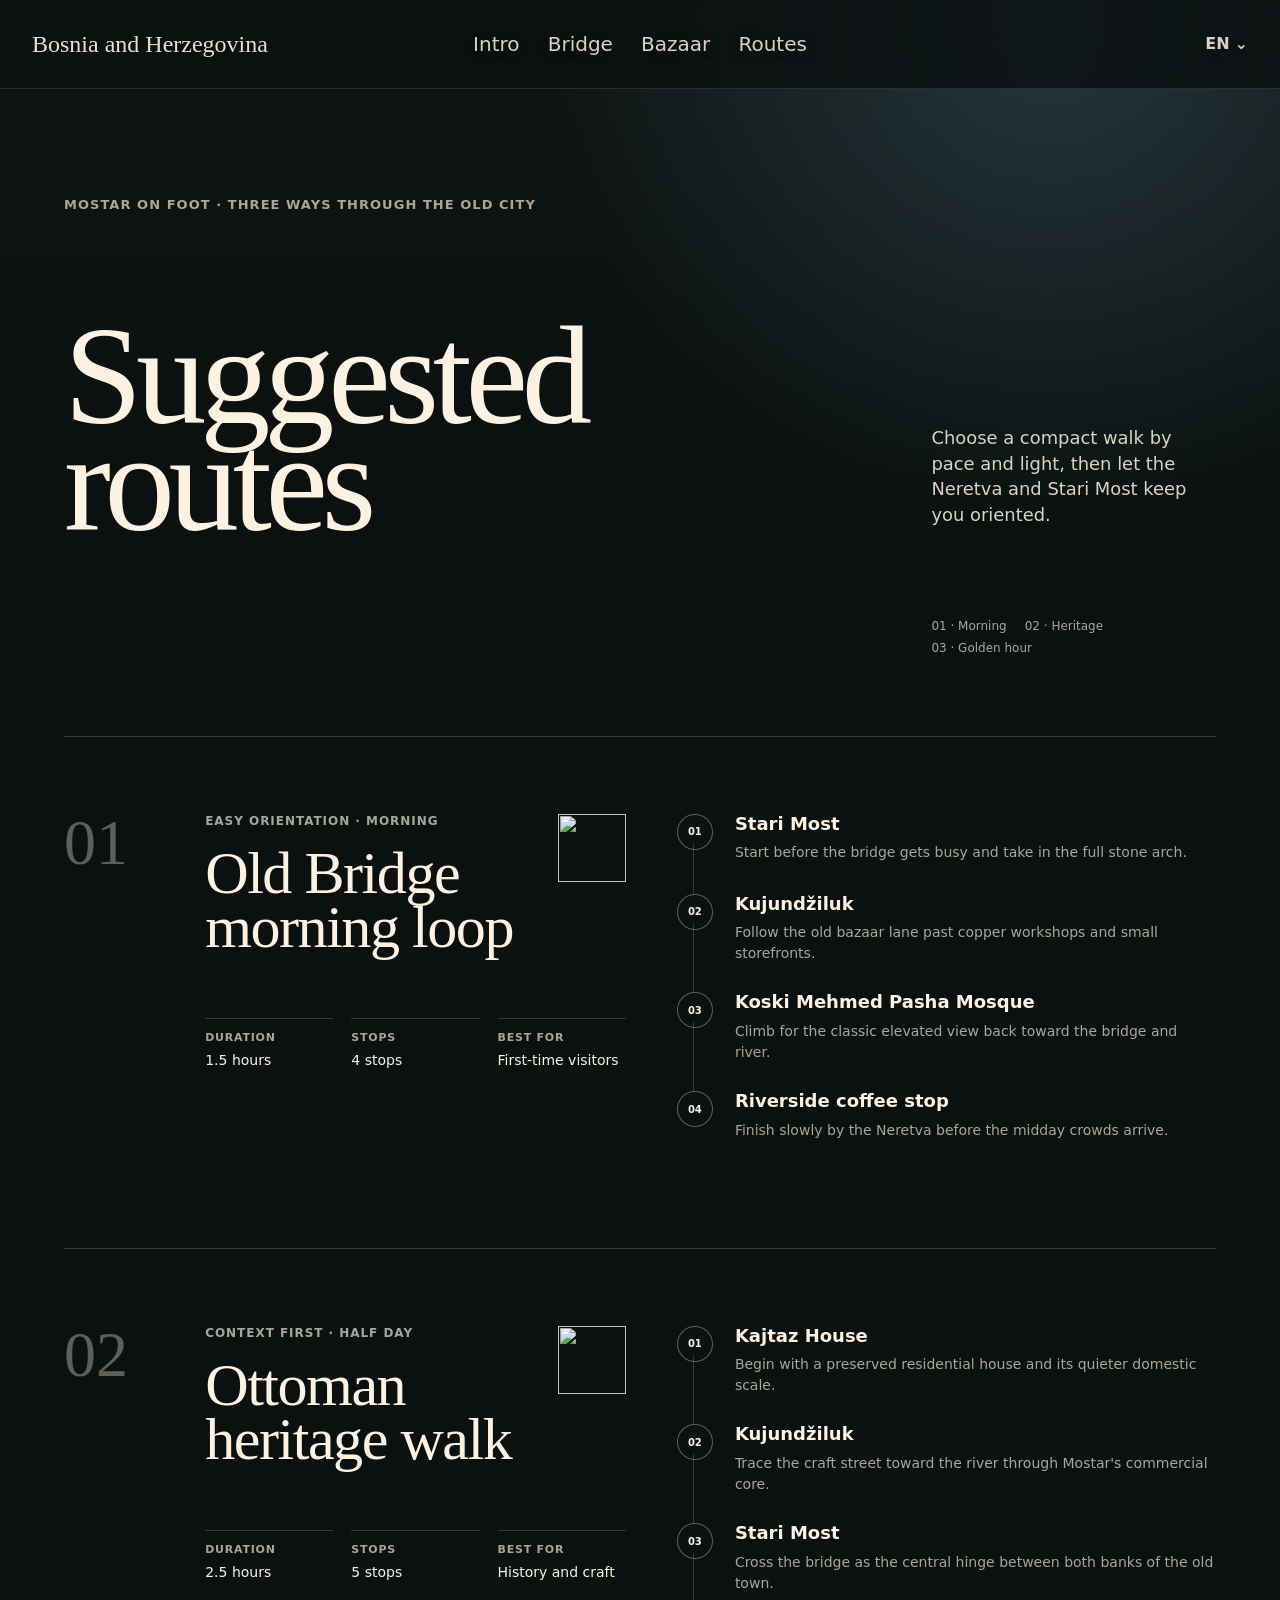
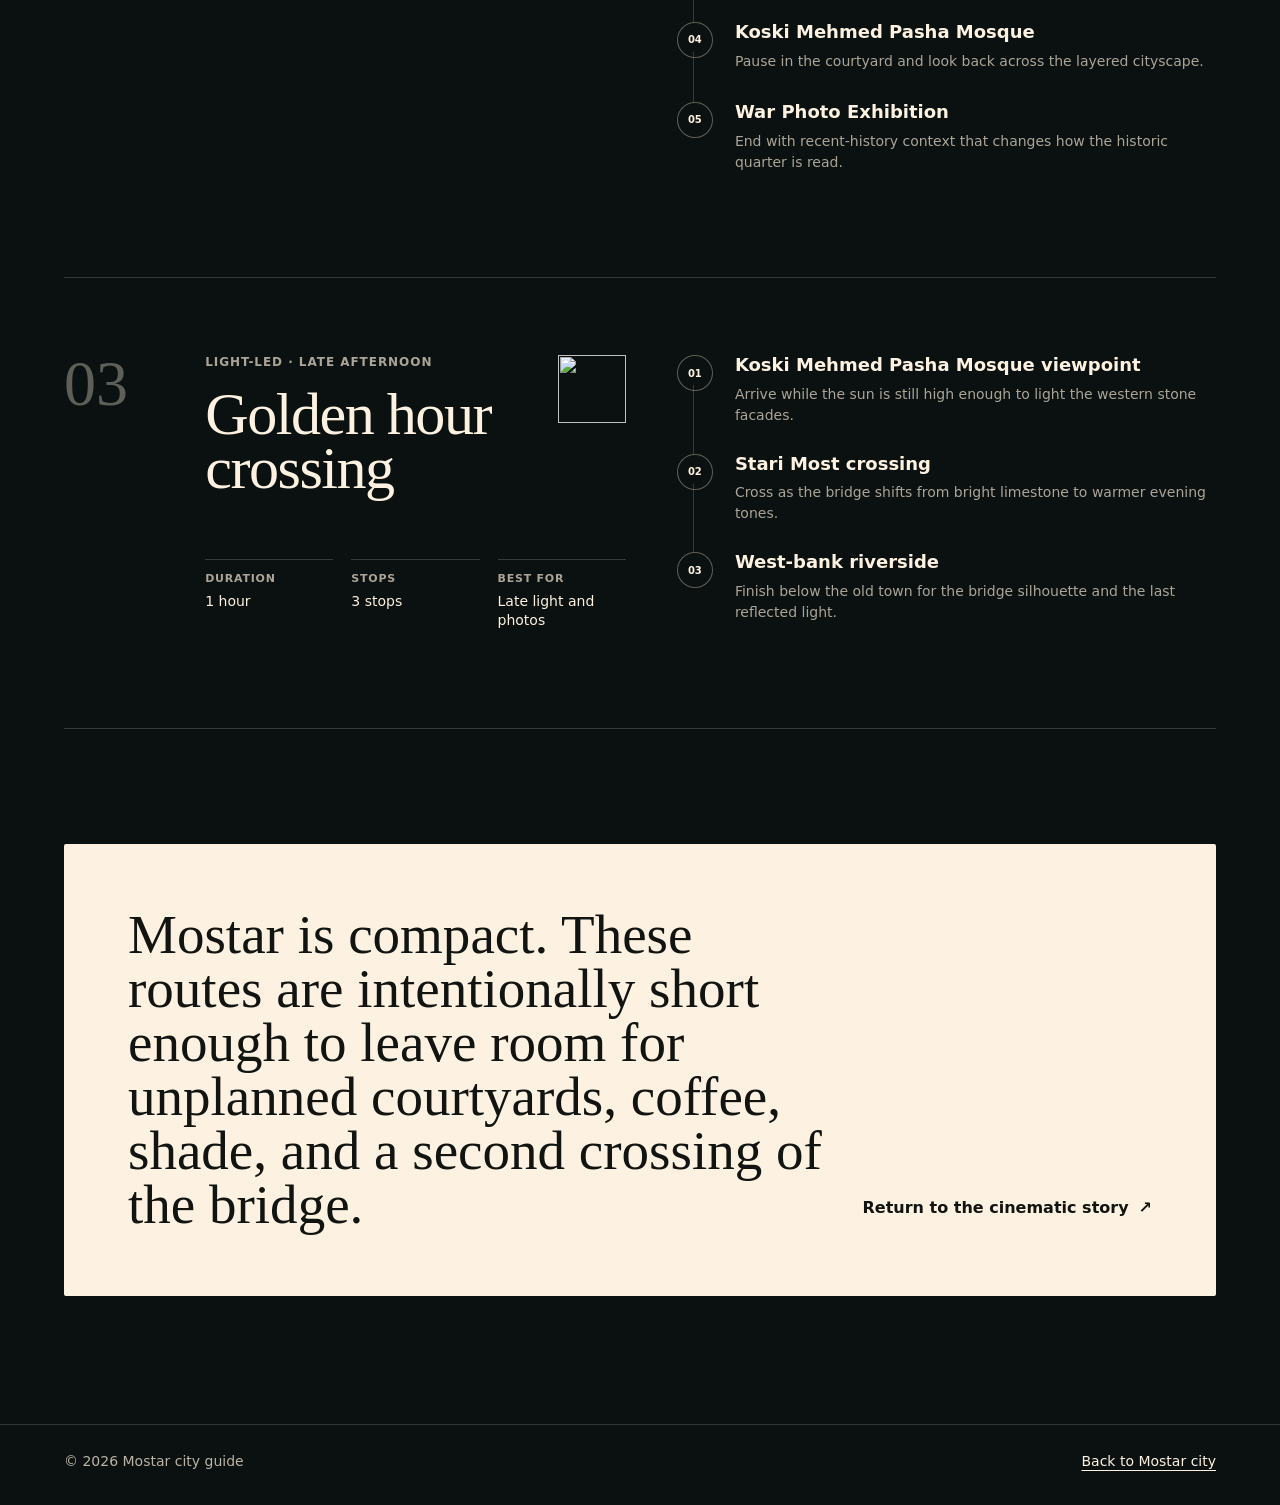
==== routes.html @ 6ef586e8 "Build full Mostar cinematic prototype" ====
<!DOCTYPE html>
<html lang="en">
  <head>
    <meta charset="UTF-8" />
    <meta name="viewport" content="width=device-width, initial-scale=1.0" />
    <title>Suggested routes — Mostar city</title>
    <meta name="description" content="Three compact walking routes for experiencing Mostar, from the Old Bridge to Ottoman heritage and golden hour." />
    <meta property="og:title" content="Mostar city" />
    <meta property="og:description" content="A cinematic three-screen scroll story for Mostar city." />
    <meta property="og:type" content="website" />
    <meta name="theme-color" content="#0b1110" />
    <link rel="icon" href="assets/favicon.svg" type="image/svg+xml" />
    <link rel="stylesheet" href="shared/nav.css" />
    <link rel="stylesheet" href="shared/footer.css" />
    <link rel="stylesheet" href="routes.css" />
    <script src="routes.js" defer></script>
  </head>
  <body>
    <a class="skip-link" href="#routes">Skip to routes</a>
    <header class="site-header site-header--static" aria-label="Primary navigation">
      <a class="site-logo" href="index.html#cinema">Bosnia and Herzegovina</a>
      <nav class="site-nav" aria-label="Main menu">
        <a href="index.html#cinema">Intro</a>
        <a href="index.html#bridge">Bridge</a>
        <a href="index.html#bazaar">Bazaar</a>
        <a href="routes.html" aria-current="page">Routes</a>
      </nav>
      <button class="language-switcher" aria-label="Change language">
        <span>EN</span>
        <span aria-hidden="true">⌄</span>
      </button>
    </header>

    <main id="routes" class="routes-main">
      <section class="routes-hero" aria-labelledby="routes-title">
        <p class="routes-eyebrow">Mostar on foot · Three ways through the old city</p>
        <h1 id="routes-title">Suggested routes</h1>
        <p class="routes-lede">Choose a compact walk by pace and light, then let the Neretva and Stari Most keep you oriented.</p>
        <div class="route-key" aria-label="Route guide">
          <span>01 · Morning</span>
          <span>02 · Heritage</span>
          <span>03 · Golden hour</span>
        </div>
      </section>

      <section class="route-list" aria-label="Mostar walking routes">
        <article class="route-card reveal" aria-labelledby="route-one-title">
          <div class="route-number" aria-hidden="true">01</div>
          <div class="route-summary">
            <div class="route-heading-row">
              <div>
                <p class="route-kicker">Easy orientation · Morning</p>
                <h2 id="route-one-title">Old Bridge morning loop</h2>
              </div>
              <img class="route-pin" src="https://d8j0ntlcm91z4.cloudfront.net/user_38xzZboKViGWJOttwIXH07lWA1P/hf_20260730_230438_d526b8b6-8a2e-4e3b-9993-3908acae03a7.png" alt="" />
            </div>
            <dl class="route-meta">
              <div><dt>Duration</dt><dd>1.5 hours</dd></div>
              <div><dt>Stops</dt><dd>4 stops</dd></div>
              <div><dt>Best for</dt><dd>First-time visitors</dd></div>
            </dl>
          </div>
          <ol class="route-stops">
            <li><span>Stari Most</span><small>Start before the bridge gets busy and take in the full stone arch.</small></li>
            <li><span>Kujundžiluk</span><small>Follow the old bazaar lane past copper workshops and small storefronts.</small></li>
            <li><span>Koski Mehmed Pasha Mosque</span><small>Climb for the classic elevated view back toward the bridge and river.</small></li>
            <li><span>Riverside coffee stop</span><small>Finish slowly by the Neretva before the midday crowds arrive.</small></li>
          </ol>
        </article>

        <article class="route-card reveal" aria-labelledby="route-two-title">
          <div class="route-number" aria-hidden="true">02</div>
          <div class="route-summary">
            <div class="route-heading-row">
              <div>
                <p class="route-kicker">Context first · Half day</p>
                <h2 id="route-two-title">Ottoman heritage walk</h2>
              </div>
              <img class="route-pin" src="https://d8j0ntlcm91z4.cloudfront.net/user_38xzZboKViGWJOttwIXH07lWA1P/hf_20260730_230442_140bc25b-b165-4249-904a-f708bff6970e.png" alt="" />
            </div>
            <dl class="route-meta">
              <div><dt>Duration</dt><dd>2.5 hours</dd></div>
              <div><dt>Stops</dt><dd>5 stops</dd></div>
              <div><dt>Best for</dt><dd>History and craft</dd></div>
            </dl>
          </div>
          <ol class="route-stops">
            <li><span>Kajtaz House</span><small>Begin with a preserved residential house and its quieter domestic scale.</small></li>
            <li><span>Kujundžiluk</span><small>Trace the craft street toward the river through Mostar's commercial core.</small></li>
            <li><span>Stari Most</span><small>Cross the bridge as the central hinge between both banks of the old town.</small></li>
            <li><span>Koski Mehmed Pasha Mosque</span><small>Pause in the courtyard and look back across the layered cityscape.</small></li>
            <li><span>War Photo Exhibition</span><small>End with recent-history context that changes how the historic quarter is read.</small></li>
          </ol>
        </article>

        <article class="route-card reveal" aria-labelledby="route-three-title">
          <div class="route-number" aria-hidden="true">03</div>
          <div class="route-summary">
            <div class="route-heading-row">
              <div>
                <p class="route-kicker">Light-led · Late afternoon</p>
                <h2 id="route-three-title">Golden hour crossing</h2>
              </div>
              <img class="route-pin" src="https://d8j0ntlcm91z4.cloudfront.net/user_38xzZboKViGWJOttwIXH07lWA1P/hf_20260730_230448_825949c9-ccdb-4857-b4a6-e349eccc9010.png" alt="" />
            </div>
            <dl class="route-meta">
              <div><dt>Duration</dt><dd>1 hour</dd></div>
              <div><dt>Stops</dt><dd>3 stops</dd></div>
              <div><dt>Best for</dt><dd>Late light and photos</dd></div>
            </dl>
          </div>
          <ol class="route-stops">
            <li><span>Koski Mehmed Pasha Mosque viewpoint</span><small>Arrive while the sun is still high enough to light the western stone facades.</small></li>
            <li><span>Stari Most crossing</span><small>Cross as the bridge shifts from bright limestone to warmer evening tones.</small></li>
            <li><span>West-bank riverside</span><small>Finish below the old town for the bridge silhouette and the last reflected light.</small></li>
          </ol>
        </article>
      </section>

      <aside class="route-note reveal" aria-label="Walking note">
        <p>Mostar is compact. These routes are intentionally short enough to leave room for unplanned courtyards, coffee, shade, and a second crossing of the bridge.</p>
        <a href="index.html#cinema">Return to the cinematic story <span aria-hidden="true">↗</span></a>
      </aside>
    </main>

    <footer class="site-footer">
      <span>© 2026 Mostar city guide</span>
      <a href="index.html">Back to Mostar city</a>
    </footer>
  </body>
</html>
---- shared/nav.css ----
.site-header {
  z-index: 10;
  top: 0;
  left: 0;
  right: 0;
  display: grid;
  grid-template-columns: minmax(260px, 1fr) auto minmax(260px, 1fr);
  align-items: center;
  gap: 32px;
  padding: 32px;
  color: rgba(253, 241, 225, 0.86);
  pointer-events: auto;
}

.site-logo {
  justify-self: start;
  color: rgba(253, 241, 225, 0.92);
  font-family: "Ogg Medium", serif;
  font-size: 24px;
  font-weight: 500;
  line-height: 1;
  text-decoration: none;
  white-space: nowrap;
}

.site-nav {
  display: flex;
  justify-content: center;
  gap: clamp(24px, 2.2vw, 44px);
}

.site-nav a,
.language-switcher {
  color: rgba(253, 241, 225, 0.86);
  font-weight: 700;
  line-height: 1;
  text-shadow: 0 2px 16px rgba(0, 0, 0, 0.2);
}

.site-nav a {
  font-size: 20px;
  font-weight: 400;
  text-decoration: none;
}

.language-switcher {
  justify-self: end;
  display: inline-flex;
  align-items: center;
  justify-content: center;
  gap: 5px;
  padding: 0;
  background: transparent;
  font-size: 16px;
  cursor: pointer;
}

.language-switcher span {
  display: inline-flex;
  line-height: 1;
}

.site-header--static {
  position: sticky;
  top: 0;
  z-index: 30;
  background: rgba(11, 17, 16, 0.82);
  backdrop-filter: blur(18px);
  -webkit-backdrop-filter: blur(18px);
  border-bottom: 1px solid rgba(253, 241, 225, 0.12);
}

.site-nav a:focus-visible,
.site-logo:focus-visible,
.language-switcher:focus-visible {
  outline: 2px solid #fdf1e1;
  outline-offset: 6px;
  border-radius: 4px;
}

@media (max-width: 640px) {
  .site-header { grid-template-columns: 1fr auto; gap: 18px; padding: 24px; }
  .site-nav { grid-column: 1 / -1; grid-row: 2; justify-content: flex-start; gap: 18px; overflow-x: auto; scrollbar-width: none; }
  .site-nav::-webkit-scrollbar { display: none; }
}
---- shared/footer.css ----
.site-footer {
  display: flex;
  justify-content: space-between;
  align-items: center;
  gap: 24px;
  padding: 28px clamp(24px, 5vw, 76px) 36px;
  border-top: 1px solid rgba(253, 241, 225, 0.16);
  color: rgba(253, 241, 225, 0.72);
  font-size: 14px;
}
.site-footer a { color: #fdf1e1; text-decoration-thickness: 1px; text-underline-offset: 4px; }
.site-footer a:focus-visible { outline: 2px solid #fdf1e1; outline-offset: 5px; }
@media (max-width: 640px) { .site-footer { align-items: flex-start; flex-direction: column; } }
---- routes.css ----
@font-face {
  font-family: "Ogg Medium";
  src: url("https://dcym8fthxf5uu.cloudfront.net/fonts/247a073c-29f5-4a89-aa3a-741020f346fc/OggText-Medium.woff2") format("woff2");
  font-weight: 500;
  font-style: normal;
  font-display: swap;
}

:root {
  --ink: #111411;
  --paper: #fdf1e1;
  --night: #0b1110;
  --line: rgba(253, 241, 225, 0.18);
  --muted: rgba(253, 241, 225, 0.66);
  color: var(--paper);
  background: var(--night);
  font-family: Inter, Satoshi, system-ui, -apple-system, BlinkMacSystemFont, "Segoe UI", sans-serif;
}

* { box-sizing: border-box; }
html { min-height: 100%; scroll-behavior: smooth; background: var(--night); }
body { min-height: 100%; margin: 0; overflow-x: hidden; background: var(--night); color: var(--paper); }
button { border: 0; font: inherit; }

.skip-link {
  position: fixed;
  z-index: 100;
  top: 12px;
  left: 12px;
  padding: 12px 16px;
  border-radius: 999px;
  color: var(--ink);
  background: var(--paper);
  font-weight: 700;
  text-decoration: none;
  transform: translateY(-160%);
  transition: transform 180ms ease-out;
}
.skip-link:focus { transform: translateY(0); }

.routes-main {
  position: relative;
  isolation: isolate;
  padding: 0 clamp(24px, 5vw, 76px) clamp(88px, 10vw, 160px);
}

.routes-main::before {
  content: "";
  position: fixed;
  z-index: -1;
  inset: 0;
  pointer-events: none;
  background:
    radial-gradient(circle at 82% 4%, rgba(121, 183, 221, 0.20), transparent 31rem),
    linear-gradient(180deg, rgba(253, 241, 225, 0.025), transparent 32rem);
}

.routes-hero {
  display: grid;
  grid-template-columns: minmax(0, 1fr) minmax(260px, 0.36fr);
  column-gap: clamp(32px, 6vw, 110px);
  align-items: end;
  min-height: min(660px, 72vh);
  padding: clamp(92px, 12vh, 148px) 0 clamp(64px, 9vh, 110px);
  border-bottom: 1px solid var(--line);
}

.routes-eyebrow {
  grid-column: 1 / -1;
  align-self: start;
  margin: 0;
  color: var(--muted);
  font-size: 13px;
  font-weight: 600;
  letter-spacing: 0.08em;
  text-transform: uppercase;
}

.routes-hero h1 {
  margin: 0;
  max-width: 900px;
  font-family: "Ogg Medium", serif;
  font-size: clamp(5rem, 11vw, 12rem);
  font-weight: 500;
  line-height: 0.76;
  letter-spacing: -0.045em;
}

.routes-lede {
  margin: 0 0 9px;
  max-width: 430px;
  color: rgba(253, 241, 225, 0.86);
  font-size: clamp(1.05rem, 1.4vw, 1.32rem);
  line-height: 1.42;
}

.route-key {
  grid-column: 2;
  display: flex;
  flex-wrap: wrap;
  gap: 8px 18px;
  margin-top: 28px;
  color: var(--muted);
  font-size: 12px;
}

.route-list { display: block; }

.route-card {
  display: grid;
  grid-template-columns: minmax(90px, 0.14fr) minmax(320px, 0.78fr) minmax(360px, 1fr);
  gap: clamp(24px, 4vw, 72px);
  padding: clamp(42px, 6vw, 84px) 0;
  border-bottom: 1px solid var(--line);
  opacity: 1;
  transform: none;
}

.route-number {
  color: rgba(253, 241, 225, 0.35);
  font-family: "Ogg Medium", serif;
  font-size: clamp(3rem, 5vw, 6rem);
  line-height: 0.9;
}

.route-summary { min-width: 0; }
.route-heading-row { display: flex; align-items: flex-start; justify-content: space-between; gap: 26px; }
.route-kicker { margin: 0 0 18px; color: var(--muted); font-size: 12px; font-weight: 700; letter-spacing: 0.08em; text-transform: uppercase; }
.route-card h2 { margin: 0; max-width: 560px; font-family: "Ogg Medium", serif; font-size: clamp(2.6rem, 4.7vw, 5.5rem); font-weight: 500; line-height: 0.9; letter-spacing: -0.025em; }
.route-pin { flex: 0 0 auto; width: 68px; height: 68px; object-fit: contain; }

.route-meta {
  display: grid;
  grid-template-columns: repeat(3, minmax(0, 1fr));
  gap: 18px;
  margin: clamp(36px, 5vw, 66px) 0 0;
}
.route-meta div { padding-top: 12px; border-top: 1px solid var(--line); }
.route-meta dt { color: var(--muted); font-size: 11px; font-weight: 700; letter-spacing: 0.07em; text-transform: uppercase; }
.route-meta dd { margin: 7px 0 0; color: var(--paper); font-size: 14px; line-height: 1.35; }

.route-stops {
  margin: 0;
  padding: 0;
  list-style: none;
  counter-reset: stop;
}
.route-stops li {
  position: relative;
  counter-increment: stop;
  padding: 0 0 28px 58px;
  min-height: 80px;
}
.route-stops li:not(:last-child)::after {
  content: "";
  position: absolute;
  top: 30px;
  bottom: -2px;
  left: 16px;
  width: 1px;
  background: var(--line);
}
.route-stops li::before {
  content: counter(stop, decimal-leading-zero);
  position: absolute;
  top: 0;
  left: 0;
  width: 34px;
  height: 34px;
  display: grid;
  place-items: center;
  border: 1px solid rgba(253, 241, 225, 0.35);
  border-radius: 50%;
  color: var(--paper);
  background: var(--night);
  font-size: 10px;
  font-weight: 700;
}
.route-stops span { display: block; color: var(--paper); font-size: 18px; font-weight: 650; line-height: 1.15; }
.route-stops small { display: block; max-width: 520px; margin-top: 8px; color: var(--muted); font-size: 14px; line-height: 1.5; }

.route-note {
  display: grid;
  grid-template-columns: minmax(0, 1fr) auto;
  gap: 36px;
  align-items: end;
  margin-top: clamp(72px, 9vw, 130px);
  padding: clamp(32px, 5vw, 64px);
  color: var(--ink);
  background: var(--paper);
  border-radius: 2px;
}
.route-note p { margin: 0; max-width: 850px; font-family: "Ogg Medium", serif; font-size: clamp(2rem, 4.3vw, 4.8rem); line-height: 0.98; }
.route-note a { min-height: 48px; display: inline-flex; align-items: center; gap: 10px; color: var(--ink); font-weight: 700; text-decoration: none; white-space: nowrap; }
.route-note a:hover { text-decoration: underline; text-underline-offset: 5px; }
.route-note a:focus-visible { outline: 2px solid var(--ink); outline-offset: 6px; }

.reveal { transition: opacity 620ms ease, transform 620ms cubic-bezier(0.22, 1, 0.36, 1); }
.js .reveal { opacity: 0; transform: translateY(24px); }
.js .reveal.is-visible { opacity: 1; transform: translateY(0); }

@media (max-width: 1050px) {
  .routes-hero { grid-template-columns: 1fr; min-height: 560px; }
  .routes-hero h1, .routes-lede, .route-key { grid-column: 1; }
  .routes-lede { margin-top: 42px; }
  .route-key { margin-top: 24px; }
  .route-card { grid-template-columns: 80px 1fr; }
  .route-stops { grid-column: 2; margin-top: 14px; }
}

@media (max-width: 640px) {
  .routes-main { padding-inline: 20px; }
  .routes-hero { min-height: auto; padding: 74px 0 58px; }
  .routes-eyebrow { line-height: 1.4; }
  .routes-hero h1 { margin-top: 88px; font-size: clamp(4.4rem, 23vw, 7.2rem); }
  .routes-lede { margin-top: 32px; font-size: 1rem; }
  .route-card { grid-template-columns: 1fr; gap: 24px; padding: 48px 0; }
  .route-number { font-size: 3rem; }
  .route-heading-row { gap: 18px; }
  .route-card h2 { font-size: clamp(2.8rem, 14vw, 4.3rem); }
  .route-pin { width: 58px; height: 58px; }
  .route-meta { grid-template-columns: 1fr; gap: 12px; margin-top: 38px; }
  .route-meta div { display: flex; justify-content: space-between; gap: 20px; }
  .route-meta dd { margin-top: 0; text-align: right; }
  .route-stops { grid-column: 1; margin-top: 12px; }
  .route-stops li { padding-left: 52px; }
  .route-note { grid-template-columns: 1fr; align-items: start; padding: 28px; }
  .route-note p { font-size: 2.25rem; }
}

@media (prefers-reduced-motion: reduce) {
  html { scroll-behavior: auto; }
  .reveal, .skip-link { transition: none; }
  .js .reveal { opacity: 1; transform: none; }
}
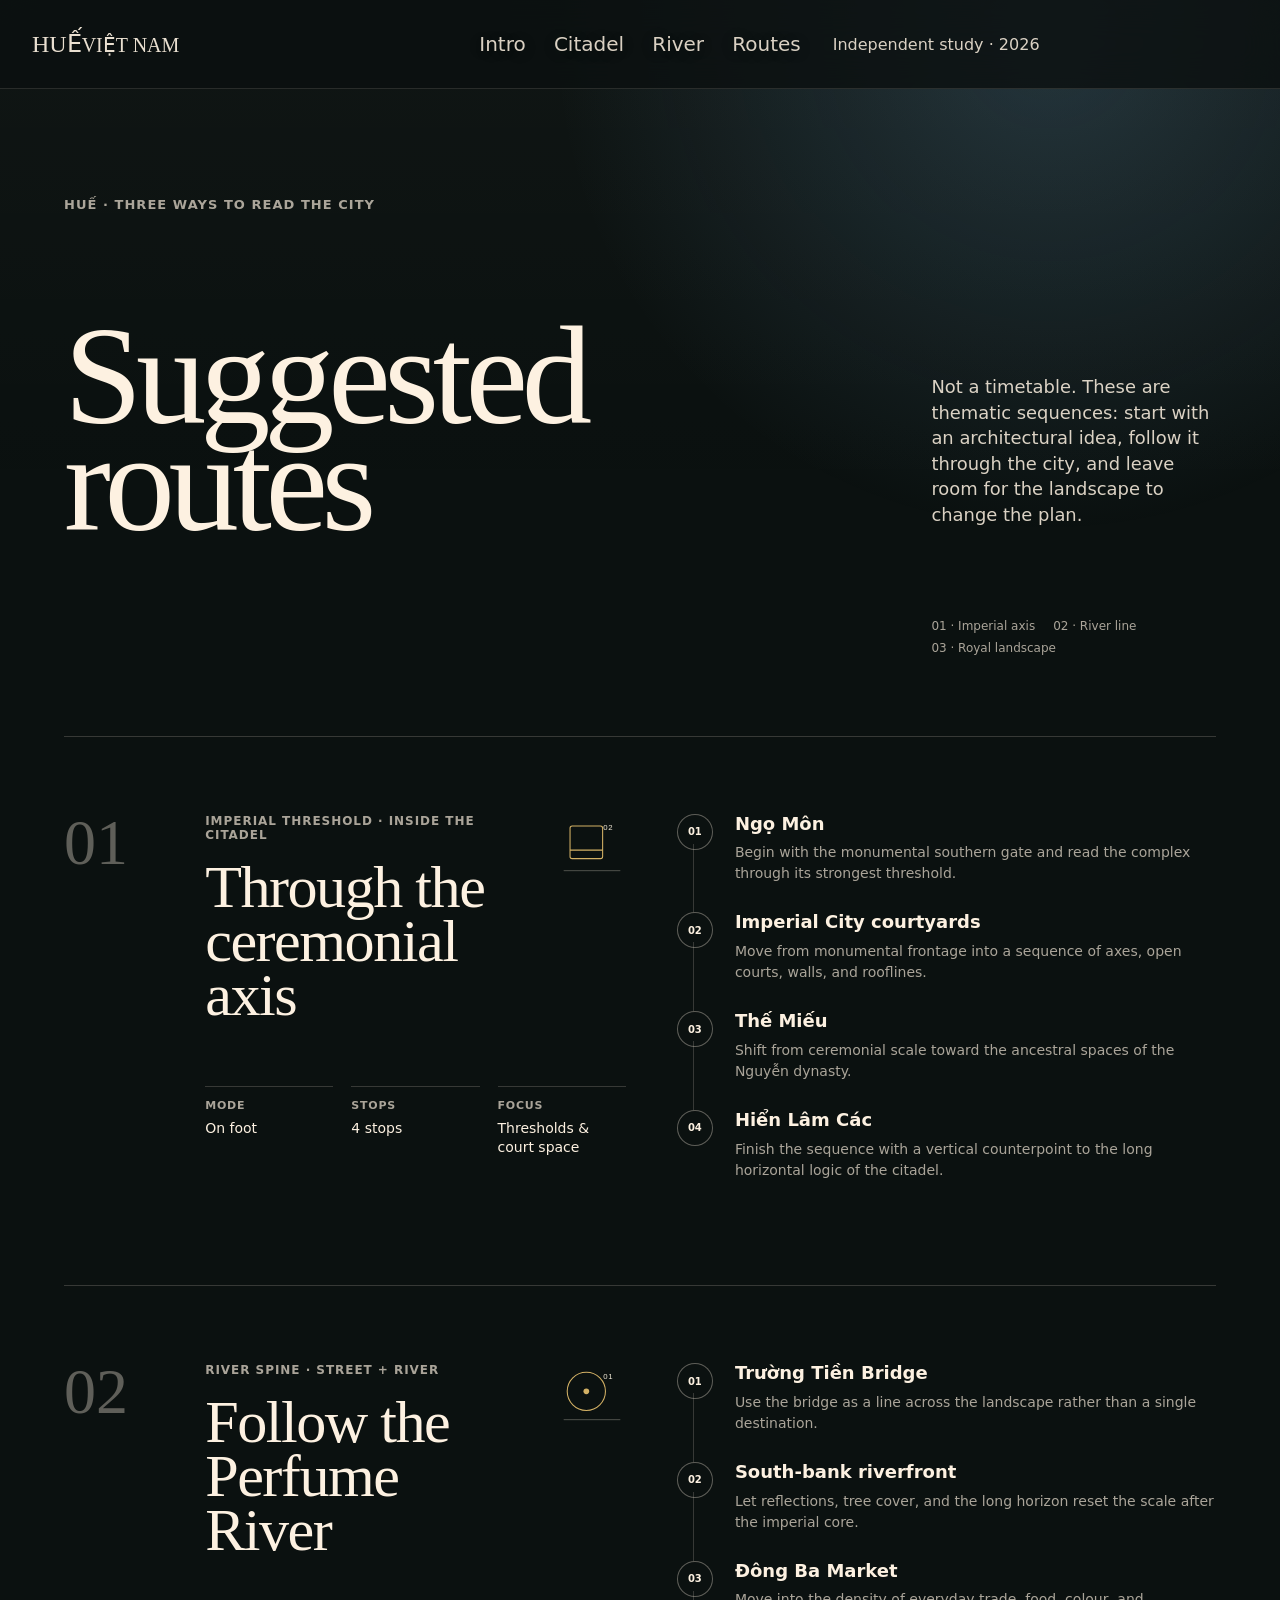
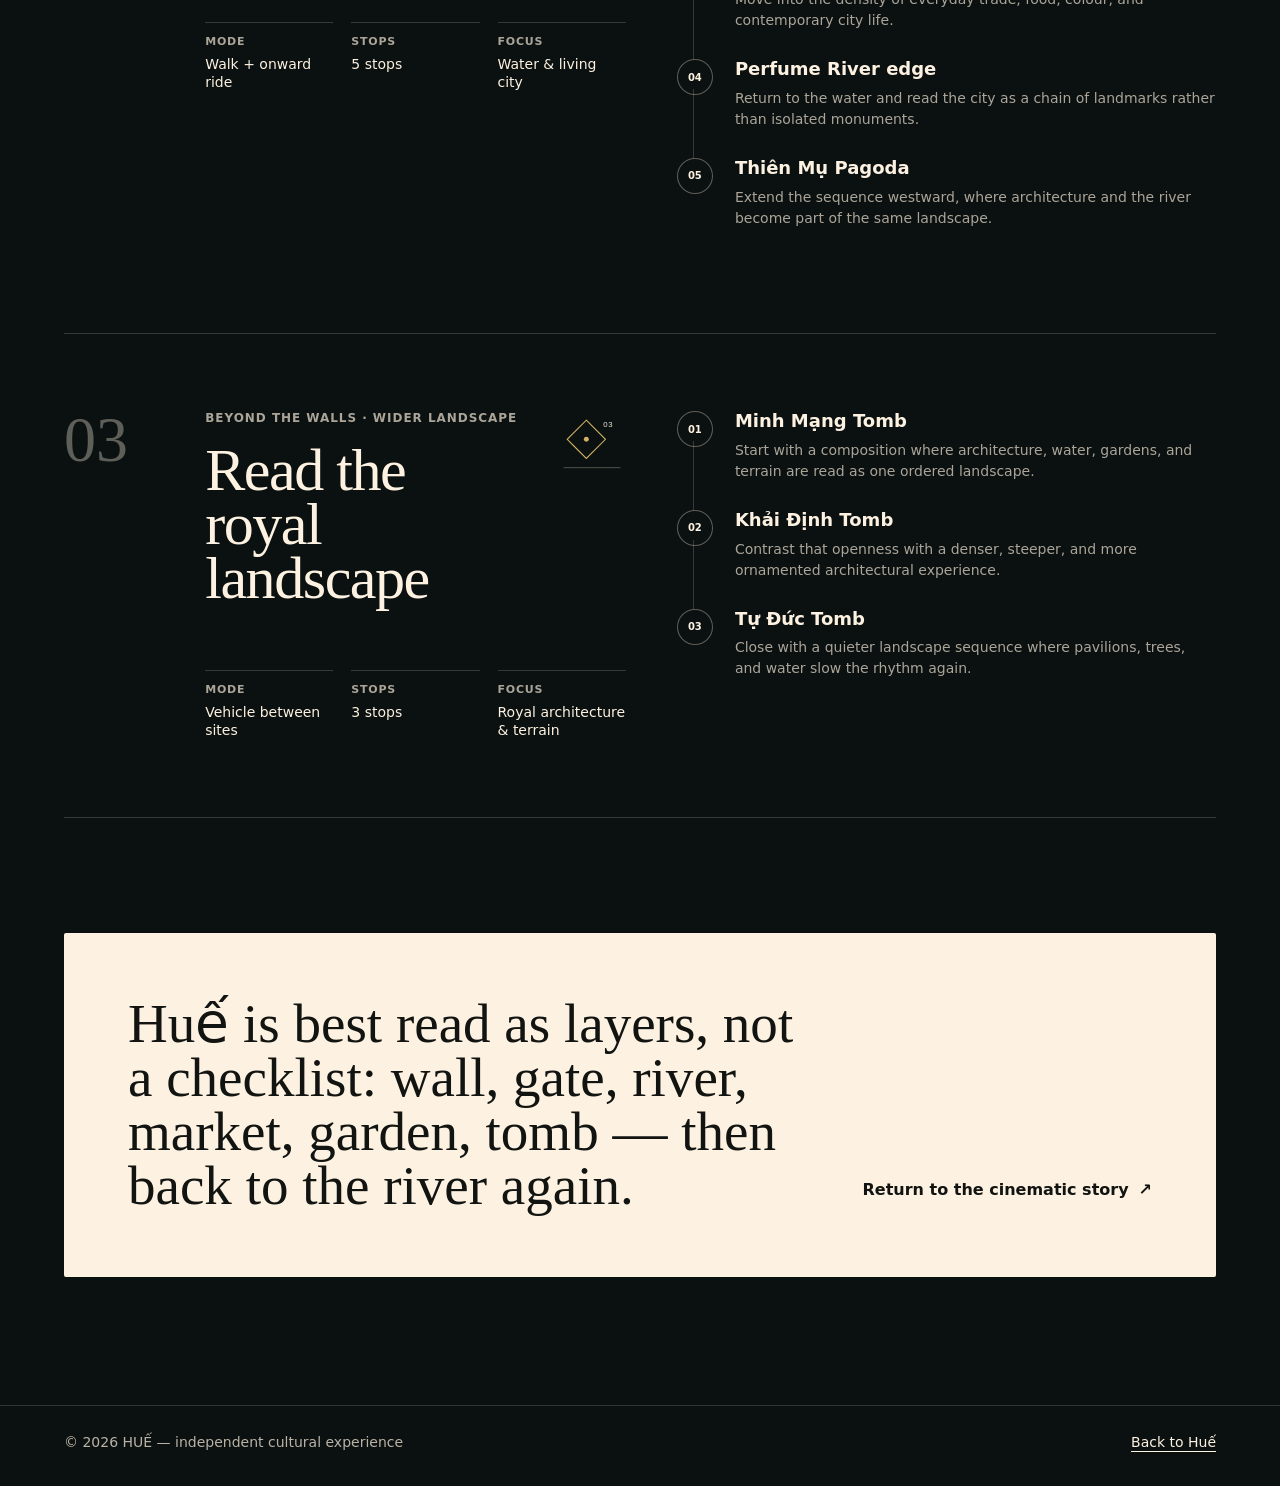
==== commit 776070ba: "feat: transform routes into Huế thematic journeys" ====
--- a/routes.html
+++ b/routes.html
@@ -3,68 +3,69 @@
   <head>
     <meta charset="UTF-8" />
     <meta name="viewport" content="width=device-width, initial-scale=1.0" />
-    <title>Suggested routes — Mostar city</title>
-    <meta name="description" content="Three compact walking routes for experiencing Mostar, from the Old Bridge to Ottoman heritage and golden hour." />
-    <meta property="og:title" content="Mostar city" />
-    <meta property="og:description" content="A cinematic three-screen scroll story for Mostar city." />
+    <title>Suggested routes — HUẾ · Between River & Citadel</title>
+    <meta name="description" content="Three thematic ways to read Huế: through the Imperial City, along the Perfume River, and across the wider royal landscape." />
+    <meta property="og:title" content="HUẾ — Suggested routes" />
+    <meta property="og:description" content="Three thematic sequences through Huế's imperial core, river landscape, and royal sites." />
     <meta property="og:type" content="website" />
-    <meta name="theme-color" content="#0b1110" />
+    <meta name="theme-color" content="#08110f" />
     <link rel="icon" href="assets/favicon.svg" type="image/svg+xml" />
+    <link rel="preconnect" href="https://fonts.googleapis.com" />
+    <link rel="preconnect" href="https://fonts.gstatic.com" crossorigin />
+    <link href="https://fonts.googleapis.com/css2?family=Cormorant+Garamond:wght@400;500;600&display=swap&subset=vietnamese" rel="stylesheet" />
     <link rel="stylesheet" href="shared/nav.css" />
     <link rel="stylesheet" href="shared/footer.css" />
     <link rel="stylesheet" href="routes.css" />
+    <link rel="stylesheet" href="hue-routes.css" />
     <script src="routes.js" defer></script>
   </head>
   <body>
     <a class="skip-link" href="#routes">Skip to routes</a>
     <header class="site-header site-header--static" aria-label="Primary navigation">
-      <a class="site-logo" href="index.html#cinema">Bosnia and Herzegovina</a>
+      <a class="site-logo" href="index.html#cinema"><span>HUẾ</span><small>VIỆT NAM</small></a>
       <nav class="site-nav" aria-label="Main menu">
         <a href="index.html#cinema">Intro</a>
-        <a href="index.html#bridge">Bridge</a>
-        <a href="index.html#bazaar">Bazaar</a>
+        <a href="index.html#citadel">Citadel</a>
+        <a href="index.html#river">River</a>
         <a href="routes.html" aria-current="page">Routes</a>
       </nav>
-      <button class="language-switcher" aria-label="Change language">
-        <span>EN</span>
-        <span aria-hidden="true">⌄</span>
-      </button>
+      <span class="edition-mark">Independent study · 2026</span>
     </header>
 
     <main id="routes" class="routes-main">
       <section class="routes-hero" aria-labelledby="routes-title">
-        <p class="routes-eyebrow">Mostar on foot · Three ways through the old city</p>
+        <p class="routes-eyebrow">HUẾ · Three ways to read the city</p>
         <h1 id="routes-title">Suggested routes</h1>
-        <p class="routes-lede">Choose a compact walk by pace and light, then let the Neretva and Stari Most keep you oriented.</p>
+        <p class="routes-lede">Not a timetable. These are thematic sequences: start with an architectural idea, follow it through the city, and leave room for the landscape to change the plan.</p>
         <div class="route-key" aria-label="Route guide">
-          <span>01 · Morning</span>
-          <span>02 · Heritage</span>
-          <span>03 · Golden hour</span>
+          <span>01 · Imperial axis</span>
+          <span>02 · River line</span>
+          <span>03 · Royal landscape</span>
         </div>
       </section>
 
-      <section class="route-list" aria-label="Mostar walking routes">
+      <section class="route-list" aria-label="Huế thematic routes">
         <article class="route-card reveal" aria-labelledby="route-one-title">
           <div class="route-number" aria-hidden="true">01</div>
           <div class="route-summary">
             <div class="route-heading-row">
               <div>
-                <p class="route-kicker">Easy orientation · Morning</p>
-                <h2 id="route-one-title">Old Bridge morning loop</h2>
+                <p class="route-kicker">Imperial threshold · Inside the citadel</p>
+                <h2 id="route-one-title">Through the ceremonial axis</h2>
               </div>
-              <img class="route-pin" src="https://d8j0ntlcm91z4.cloudfront.net/user_38xzZboKViGWJOttwIXH07lWA1P/hf_20260730_230438_d526b8b6-8a2e-4e3b-9993-3908acae03a7.png" alt="" />
+              <img class="route-pin" src="assets/hue/markers/imperial-node.svg" alt="" />
             </div>
             <dl class="route-meta">
-              <div><dt>Duration</dt><dd>1.5 hours</dd></div>
+              <div><dt>Mode</dt><dd>On foot</dd></div>
               <div><dt>Stops</dt><dd>4 stops</dd></div>
-              <div><dt>Best for</dt><dd>First-time visitors</dd></div>
+              <div><dt>Focus</dt><dd>Thresholds & court space</dd></div>
             </dl>
           </div>
           <ol class="route-stops">
-            <li><span>Stari Most</span><small>Start before the bridge gets busy and take in the full stone arch.</small></li>
-            <li><span>Kujundžiluk</span><small>Follow the old bazaar lane past copper workshops and small storefronts.</small></li>
-            <li><span>Koski Mehmed Pasha Mosque</span><small>Climb for the classic elevated view back toward the bridge and river.</small></li>
-            <li><span>Riverside coffee stop</span><small>Finish slowly by the Neretva before the midday crowds arrive.</small></li>
+            <li><span>Ngọ Môn</span><small>Begin with the monumental southern gate and read the complex through its strongest threshold.</small></li>
+            <li><span>Imperial City courtyards</span><small>Move from monumental frontage into a sequence of axes, open courts, walls, and rooflines.</small></li>
+            <li><span>Thế Miếu</span><small>Shift from ceremonial scale toward the ancestral spaces of the Nguyễn dynasty.</small></li>
+            <li><span>Hiển Lâm Các</span><small>Finish the sequence with a vertical counterpoint to the long horizontal logic of the citadel.</small></li>
           </ol>
         </article>
 
@@ -73,23 +74,23 @@
           <div class="route-summary">
             <div class="route-heading-row">
               <div>
-                <p class="route-kicker">Context first · Half day</p>
-                <h2 id="route-two-title">Ottoman heritage walk</h2>
+                <p class="route-kicker">River spine · Street + river</p>
+                <h2 id="route-two-title">Follow the Perfume River</h2>
               </div>
-              <img class="route-pin" src="https://d8j0ntlcm91z4.cloudfront.net/user_38xzZboKViGWJOttwIXH07lWA1P/hf_20260730_230442_140bc25b-b165-4249-904a-f708bff6970e.png" alt="" />
+              <img class="route-pin" src="assets/hue/markers/river-node.svg" alt="" />
             </div>
             <dl class="route-meta">
-              <div><dt>Duration</dt><dd>2.5 hours</dd></div>
+              <div><dt>Mode</dt><dd>Walk + onward ride</dd></div>
               <div><dt>Stops</dt><dd>5 stops</dd></div>
-              <div><dt>Best for</dt><dd>History and craft</dd></div>
+              <div><dt>Focus</dt><dd>Water & living city</dd></div>
             </dl>
           </div>
           <ol class="route-stops">
-            <li><span>Kajtaz House</span><small>Begin with a preserved residential house and its quieter domestic scale.</small></li>
-            <li><span>Kujundžiluk</span><small>Trace the craft street toward the river through Mostar's commercial core.</small></li>
-            <li><span>Stari Most</span><small>Cross the bridge as the central hinge between both banks of the old town.</small></li>
-            <li><span>Koski Mehmed Pasha Mosque</span><small>Pause in the courtyard and look back across the layered cityscape.</small></li>
-            <li><span>War Photo Exhibition</span><small>End with recent-history context that changes how the historic quarter is read.</small></li>
+            <li><span>Trường Tiền Bridge</span><small>Use the bridge as a line across the landscape rather than a single destination.</small></li>
+            <li><span>South-bank riverfront</span><small>Let reflections, tree cover, and the long horizon reset the scale after the imperial core.</small></li>
+            <li><span>Đông Ba Market</span><small>Move into the density of everyday trade, food, colour, and contemporary city life.</small></li>
+            <li><span>Perfume River edge</span><small>Return to the water and read the city as a chain of landmarks rather than isolated monuments.</small></li>
+            <li><span>Thiên Mụ Pagoda</span><small>Extend the sequence westward, where architecture and the river become part of the same landscape.</small></li>
           </ol>
         </article>
 
@@ -98,34 +99,34 @@
           <div class="route-summary">
             <div class="route-heading-row">
               <div>
-                <p class="route-kicker">Light-led · Late afternoon</p>
-                <h2 id="route-three-title">Golden hour crossing</h2>
+                <p class="route-kicker">Beyond the walls · Wider landscape</p>
+                <h2 id="route-three-title">Read the royal landscape</h2>
               </div>
-              <img class="route-pin" src="https://d8j0ntlcm91z4.cloudfront.net/user_38xzZboKViGWJOttwIXH07lWA1P/hf_20260730_230448_825949c9-ccdb-4857-b4a6-e349eccc9010.png" alt="" />
+              <img class="route-pin" src="assets/hue/markers/legacy-node.svg" alt="" />
             </div>
             <dl class="route-meta">
-              <div><dt>Duration</dt><dd>1 hour</dd></div>
+              <div><dt>Mode</dt><dd>Vehicle between sites</dd></div>
               <div><dt>Stops</dt><dd>3 stops</dd></div>
-              <div><dt>Best for</dt><dd>Late light and photos</dd></div>
+              <div><dt>Focus</dt><dd>Royal architecture & terrain</dd></div>
             </dl>
           </div>
           <ol class="route-stops">
-            <li><span>Koski Mehmed Pasha Mosque viewpoint</span><small>Arrive while the sun is still high enough to light the western stone facades.</small></li>
-            <li><span>Stari Most crossing</span><small>Cross as the bridge shifts from bright limestone to warmer evening tones.</small></li>
-            <li><span>West-bank riverside</span><small>Finish below the old town for the bridge silhouette and the last reflected light.</small></li>
+            <li><span>Minh Mạng Tomb</span><small>Start with a composition where architecture, water, gardens, and terrain are read as one ordered landscape.</small></li>
+            <li><span>Khải Định Tomb</span><small>Contrast that openness with a denser, steeper, and more ornamented architectural experience.</small></li>
+            <li><span>Tự Đức Tomb</span><small>Close with a quieter landscape sequence where pavilions, trees, and water slow the rhythm again.</small></li>
           </ol>
         </article>
       </section>
 
-      <aside class="route-note reveal" aria-label="Walking note">
-        <p>Mostar is compact. These routes are intentionally short enough to leave room for unplanned courtyards, coffee, shade, and a second crossing of the bridge.</p>
+      <aside class="route-note reveal" aria-label="Route note">
+        <p>Huế is best read as layers, not a checklist: wall, gate, river, market, garden, tomb — then back to the river again.</p>
         <a href="index.html#cinema">Return to the cinematic story <span aria-hidden="true">↗</span></a>
       </aside>
     </main>
 
     <footer class="site-footer">
-      <span>© 2026 Mostar city guide</span>
-      <a href="index.html">Back to Mostar city</a>
+      <span>© 2026 HUẾ — independent cultural experience</span>
+      <a href="index.html">Back to Huế</a>
     </footer>
   </body>
 </html>
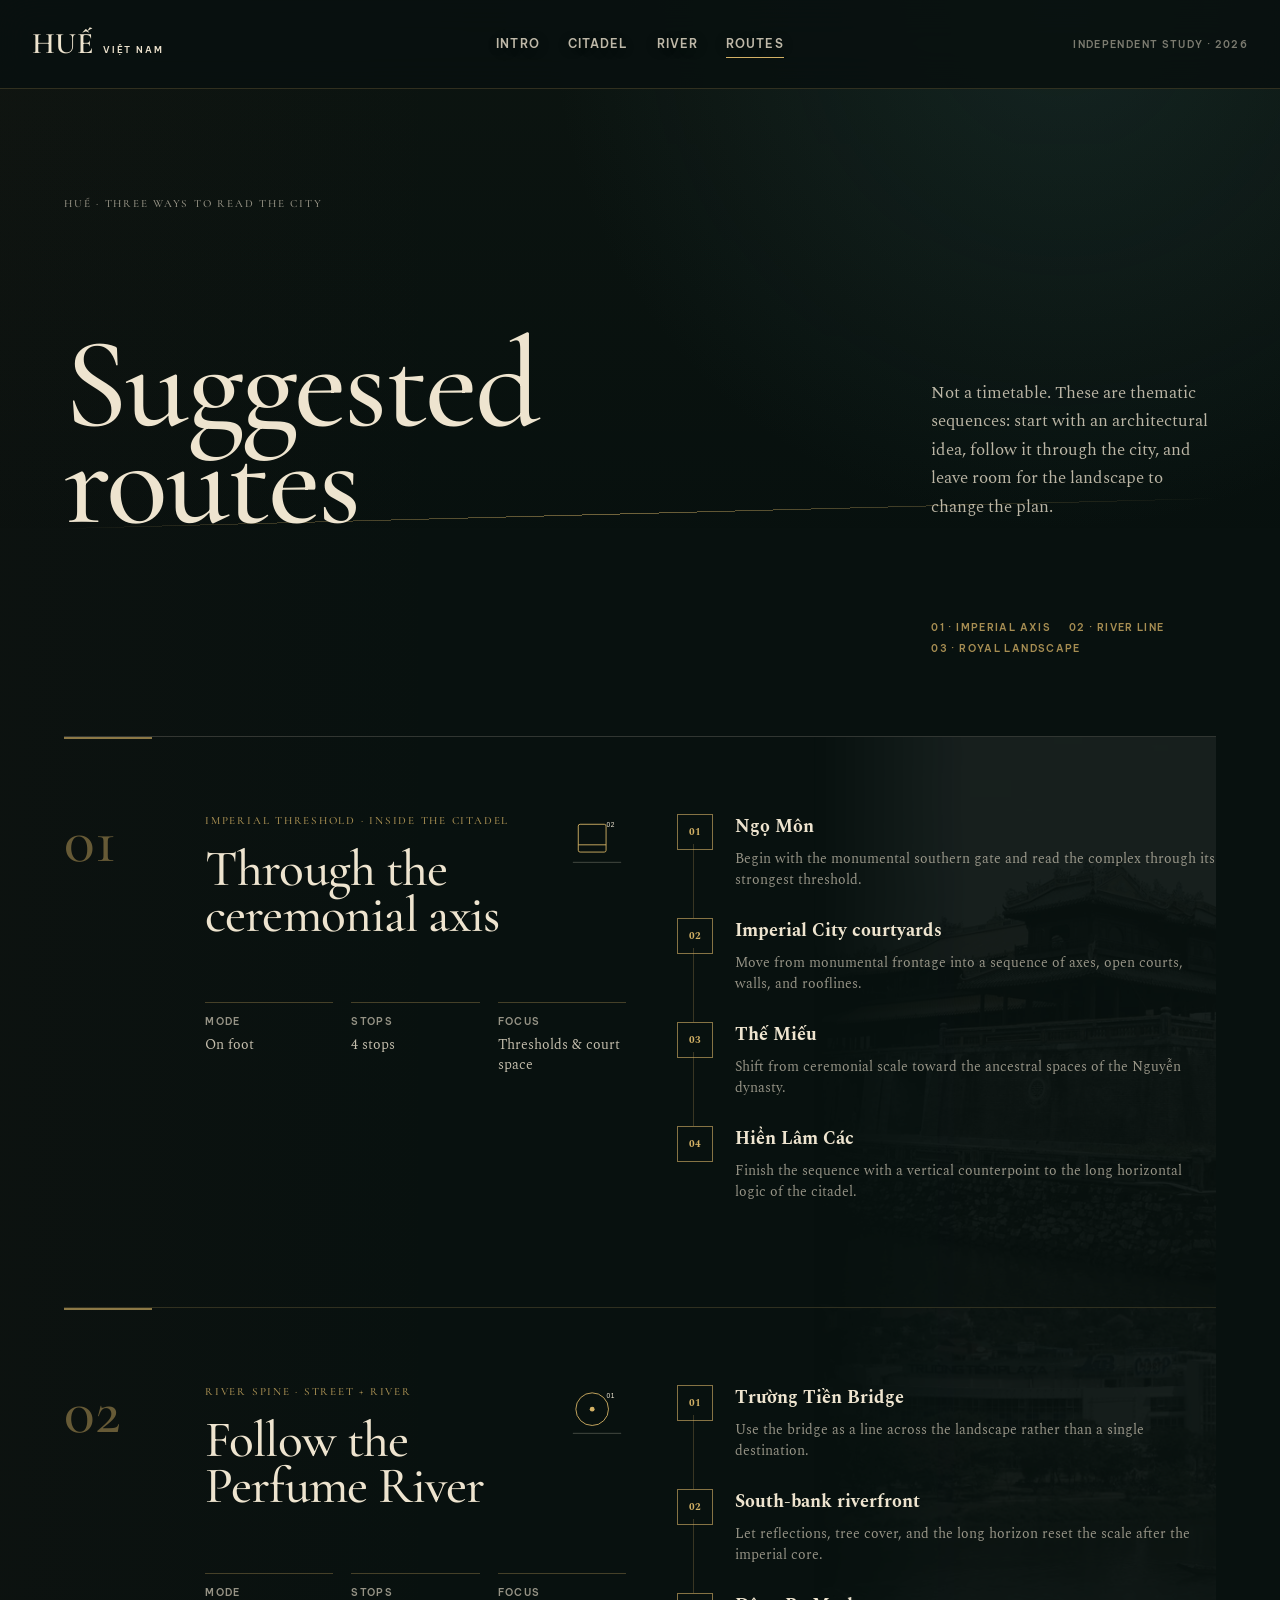
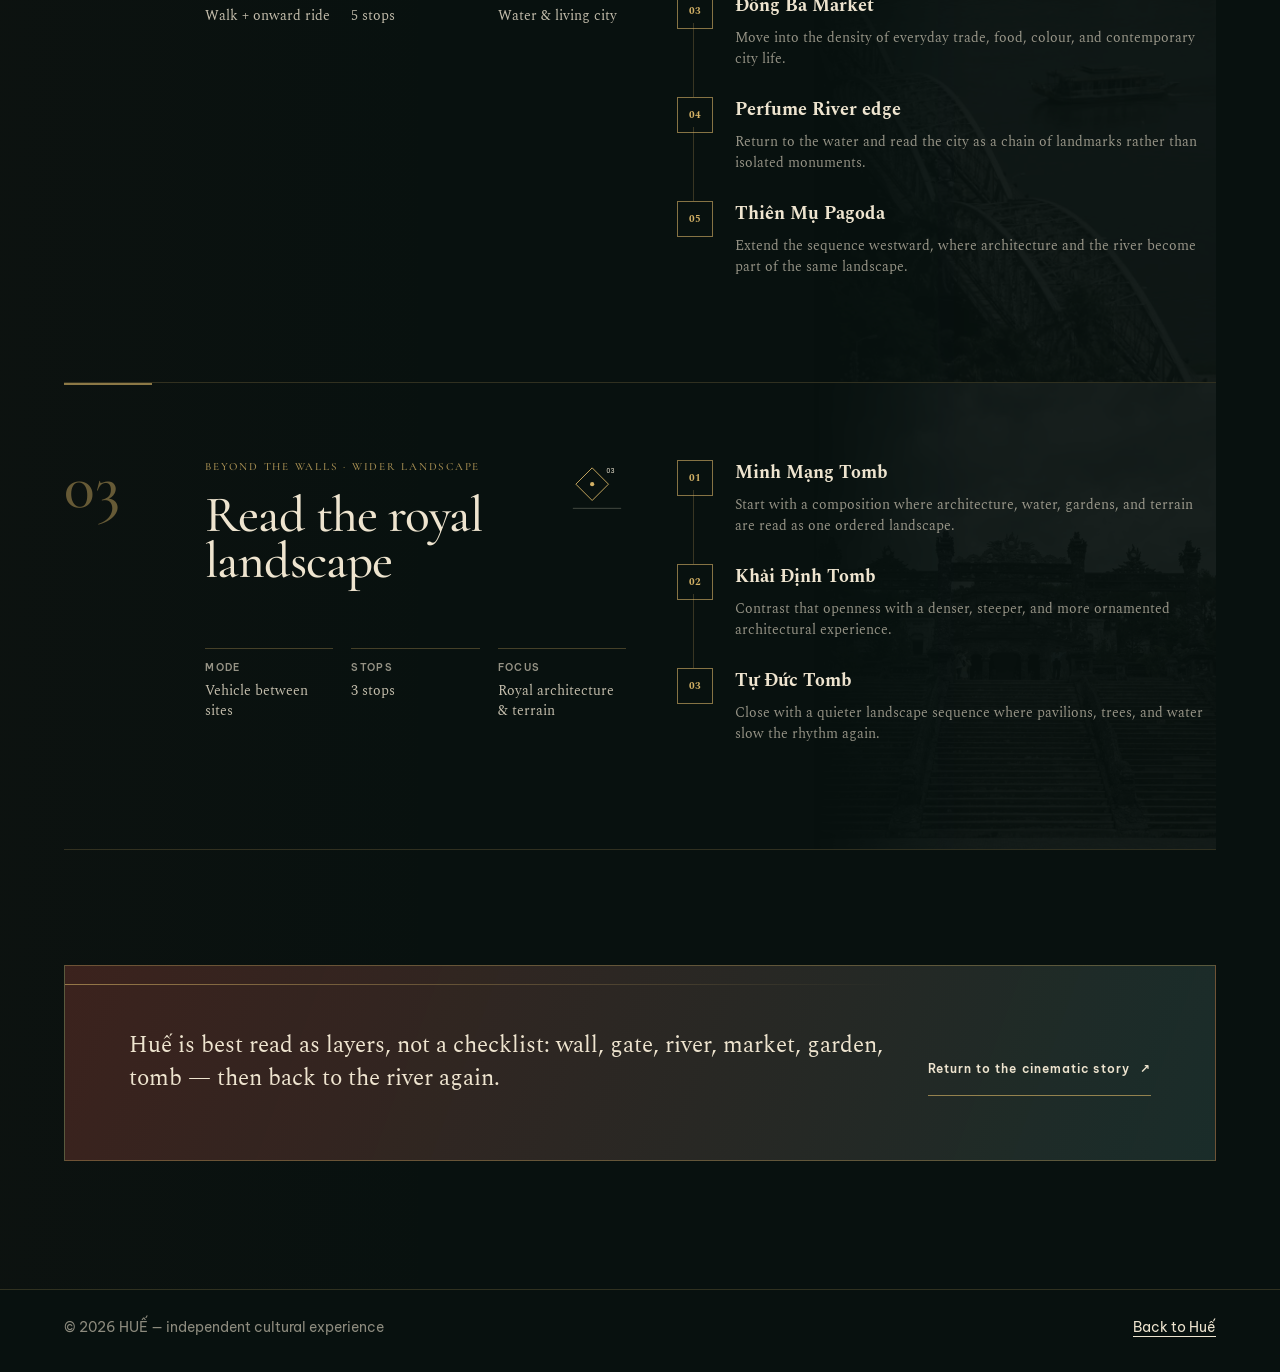
==== commit deec6f5e: "type: apply imperial typography to routes" ====
--- a/routes.html
+++ b/routes.html
@@ -17,6 +17,7 @@
     <link rel="stylesheet" href="shared/footer.css" />
     <link rel="stylesheet" href="routes.css" />
     <link rel="stylesheet" href="hue-routes.css" />
+    <link rel="stylesheet" href="hue-typography.css" />
     <script src="routes.js" defer></script>
   </head>
   <body>
@@ -129,4 +130,4 @@
       <a href="index.html">Back to Huế</a>
     </footer>
   </body>
-</html>
+</html>
--- a/hue-routes.css
+++ b/hue-routes.css
@@ -0,0 +1,280 @@
+/* HUẾ — routes art-direction layer */
+
+:root {
+  --ink: #111712;
+  --paper: #eee4cf;
+  --night: #08110f;
+  --line: rgba(238, 228, 207, 0.18);
+  --muted: rgba(238, 228, 207, 0.62);
+  --hue-gold: #d3b165;
+  --hue-vermilion: #8e3027;
+  --hue-river: #315e5b;
+}
+
+body {
+  background:
+    linear-gradient(90deg, rgba(142, 48, 39, 0.03), transparent 35%),
+    var(--night);
+}
+
+.site-header--static {
+  background: rgba(8, 17, 15, 0.88);
+  border-bottom-color: rgba(211, 177, 101, 0.2);
+}
+
+.site-logo {
+  display: inline-flex;
+  align-items: baseline;
+  gap: 10px;
+  color: var(--paper);
+  font-family: "Cormorant Garamond", Georgia, serif;
+}
+
+.site-logo span {
+  font-size: 30px;
+  font-weight: 600;
+  line-height: 0.8;
+}
+
+.site-logo small {
+  font-family: Inter, system-ui, sans-serif;
+  font-size: 9px;
+  font-weight: 700;
+  letter-spacing: 0.22em;
+}
+
+.site-nav a {
+  position: relative;
+  color: rgba(238, 228, 207, 0.8);
+  font-size: 14px;
+  font-weight: 650;
+  letter-spacing: 0.08em;
+  text-transform: uppercase;
+}
+
+.site-nav a[aria-current="page"]::after,
+.site-nav a:hover::after,
+.site-nav a:focus-visible::after {
+  content: "";
+  position: absolute;
+  left: 0;
+  right: 0;
+  bottom: -8px;
+  height: 1px;
+  background: var(--hue-gold);
+}
+
+.edition-mark {
+  justify-self: end;
+  color: rgba(238, 228, 207, 0.5);
+  font-size: 10px;
+  font-weight: 700;
+  letter-spacing: 0.12em;
+  text-transform: uppercase;
+  white-space: nowrap;
+}
+
+.routes-main::before {
+  background:
+    radial-gradient(circle at 83% 2%, rgba(49, 94, 91, 0.22), transparent 32rem),
+    linear-gradient(180deg, rgba(211, 177, 101, 0.025), transparent 36rem);
+}
+
+.routes-main::after {
+  content: "";
+  position: fixed;
+  z-index: -1;
+  left: 5vw;
+  right: 5vw;
+  top: 57vh;
+  height: 1px;
+  background: linear-gradient(90deg, transparent, rgba(211, 177, 101, 0.22) 16%, rgba(211, 177, 101, 0.52) 48%, rgba(211, 177, 101, 0.18) 82%, transparent);
+  transform: rotate(-1.5deg);
+  pointer-events: none;
+}
+
+.routes-eyebrow,
+.route-kicker,
+.route-key,
+.route-meta dt {
+  letter-spacing: 0.14em;
+}
+
+.routes-hero h1,
+.route-card h2,
+.route-number,
+.route-note p {
+  font-family: "Cormorant Garamond", Georgia, serif;
+}
+
+.routes-hero h1 {
+  color: var(--paper);
+  font-size: clamp(5rem, 10.5vw, 11.6rem);
+  font-weight: 500;
+  line-height: 0.74;
+  letter-spacing: -0.025em;
+}
+
+.routes-lede {
+  color: rgba(238, 228, 207, 0.78);
+  line-height: 1.55;
+}
+
+.route-key {
+  color: rgba(211, 177, 101, 0.78);
+  text-transform: uppercase;
+}
+
+.route-card {
+  position: relative;
+  isolation: isolate;
+  overflow: hidden;
+  border-bottom-color: rgba(211, 177, 101, 0.2);
+}
+
+.route-card::before {
+  content: "";
+  position: absolute;
+  z-index: -2;
+  top: 0;
+  right: 0;
+  width: min(32vw, 520px);
+  height: 100%;
+  background-position: center;
+  background-size: cover;
+  opacity: 0.075;
+  filter: grayscale(0.25) saturate(0.55) contrast(1.05);
+  mask-image: linear-gradient(90deg, transparent, #000 40%);
+  -webkit-mask-image: linear-gradient(90deg, transparent, #000 40%);
+}
+
+.route-card:nth-child(1)::before { background-image: url("assets/hue/cards/ngo-mon.webp"); }
+.route-card:nth-child(2)::before { background-image: url("assets/hue/cards/truong-tien.webp"); }
+.route-card:nth-child(3)::before { background-image: url("assets/hue/cards/khai-dinh.webp"); }
+
+.route-card::after {
+  content: "";
+  position: absolute;
+  z-index: -1;
+  top: 0;
+  left: 0;
+  width: 5.5rem;
+  height: 2px;
+  background: var(--hue-gold);
+  opacity: 0.65;
+}
+
+.route-number {
+  color: rgba(211, 177, 101, 0.46);
+  font-weight: 500;
+}
+
+.route-card h2 {
+  color: var(--paper);
+  font-weight: 500;
+  letter-spacing: -0.02em;
+}
+
+.route-kicker {
+  color: rgba(211, 177, 101, 0.8);
+}
+
+.route-pin {
+  width: 58px;
+  height: 58px;
+}
+
+.route-meta div {
+  border-top-color: rgba(211, 177, 101, 0.3);
+}
+
+.route-meta dd {
+  color: rgba(238, 228, 207, 0.82);
+}
+
+.route-stops li:not(:last-child)::after {
+  background: rgba(211, 177, 101, 0.24);
+}
+
+.route-stops li::before {
+  border-color: rgba(211, 177, 101, 0.62);
+  border-radius: 0;
+  color: var(--hue-gold);
+  background: var(--night);
+}
+
+.route-stops span {
+  color: var(--paper);
+}
+
+.route-stops small {
+  color: rgba(238, 228, 207, 0.62);
+}
+
+.route-note {
+  position: relative;
+  overflow: hidden;
+  color: var(--paper);
+  background:
+    linear-gradient(110deg, rgba(142, 48, 39, 0.34), rgba(49, 94, 91, 0.26)),
+    #111b18;
+  border: 1px solid rgba(211, 177, 101, 0.34);
+  border-radius: 0;
+}
+
+.route-note::before {
+  content: "";
+  position: absolute;
+  left: 0;
+  right: 0;
+  top: 18px;
+  height: 1px;
+  background: linear-gradient(90deg, var(--hue-gold), transparent 72%);
+  opacity: 0.6;
+}
+
+.route-note p {
+  color: var(--paper);
+  font-weight: 500;
+}
+
+.route-note a {
+  color: var(--paper);
+  border-bottom: 1px solid rgba(211, 177, 101, 0.65);
+  padding-bottom: 6px;
+}
+
+.site-footer {
+  border-top-color: rgba(211, 177, 101, 0.2);
+  color: rgba(238, 228, 207, 0.58);
+  background: var(--night);
+}
+
+.site-footer a {
+  color: var(--paper);
+}
+
+@media (max-width: 1050px) {
+  .edition-mark { display: none; }
+  .site-header { grid-template-columns: minmax(160px, 1fr) auto; }
+  .site-nav { justify-self: end; }
+  .route-card::before { width: 50vw; opacity: 0.055; }
+}
+
+@media (max-width: 640px) {
+  .site-logo span { font-size: 25px; }
+  .site-logo small { font-size: 8px; }
+  .site-nav { justify-self: stretch; }
+  .site-nav a { font-size: 11px; }
+
+  .routes-hero h1 {
+    font-size: clamp(4.5rem, 22vw, 7rem);
+  }
+
+  .route-card::before {
+    width: 100%;
+    opacity: 0.05;
+    mask-image: linear-gradient(180deg, transparent, #000 42%);
+    -webkit-mask-image: linear-gradient(180deg, transparent, #000 42%);
+  }
+}
--- a/hue-typography.css
+++ b/hue-typography.css
@@ -0,0 +1,317 @@
+@import url("https://fonts.googleapis.com/css2?family=Be+Vietnam+Pro:wght@400;500;600;700&family=Cormorant+Garamond:wght@400;500;600&family=Cormorant+SC:wght@400;500;600&family=Spectral:wght@400;500&display=swap");
+
+/*
+ * HUẾ — Imperial Editorial Typography Layer
+ *
+ * Type-only experiment. This layer intentionally does not change scene geometry,
+ * spacing structure, media, animation, or cinematic timing.
+ */
+
+:root {
+  /* Families */
+  --font-display: "Cormorant Garamond", Georgia, serif;
+  --font-ceremonial: "Cormorant SC", "Cormorant Garamond", Georgia, serif;
+  --font-editorial: "Spectral", Georgia, serif;
+  --font-ui: "Be Vietnam Pro", system-ui, -apple-system, BlinkMacSystemFont, "Segoe UI", sans-serif;
+
+  /* Display scale */
+  --type-hero: clamp(9.5rem, 21vw, 22rem);
+  --type-display-xl: clamp(4.25rem, 6.2vw, 7rem);
+  --type-display-lg: clamp(2.05rem, 2.5vw, 2.75rem);
+  --type-display-md: clamp(1.7rem, 2vw, 2.15rem);
+
+  /* Editorial scale */
+  --type-lede: clamp(1.28rem, 1.7vw, 1.72rem);
+  --type-body: 1.02rem;
+  --type-body-sm: 0.82rem;
+
+  /* Ceremonial / interface scale */
+  --type-label: 0.69rem;
+  --type-ui: 0.75rem;
+  --type-micro: 0.61rem;
+
+  /* Rhythm */
+  --leading-display-tight: 0.82;
+  --leading-display: 0.9;
+  --leading-editorial: 1.55;
+  --leading-ui: 1.25;
+  --tracking-display: -0.018em;
+  --tracking-ceremonial: 0.16em;
+  --tracking-ui: 0.09em;
+  --tracking-micro: 0.14em;
+}
+
+/* --------------------------------------------------------------------------
+   Global roles
+   -------------------------------------------------------------------------- */
+
+body {
+  font-family: var(--font-editorial);
+  font-kerning: normal;
+  font-optical-sizing: auto;
+  text-rendering: optimizeLegibility;
+}
+
+.site-logo,
+.hero-title,
+.story-panel h2,
+.facts dt,
+.sight-card h3,
+.routes-hero h1,
+.route-card h2,
+.route-number {
+  font-family: var(--font-display);
+}
+
+.site-nav,
+.site-logo small,
+.edition-mark,
+.hero-index,
+.hero-tags,
+.note-button,
+.sight-nav,
+.route-key,
+.route-meta,
+.site-footer {
+  font-family: var(--font-ui);
+}
+
+.chapter-mark,
+.sight-kicker,
+.routes-eyebrow,
+.route-kicker {
+  font-family: var(--font-ceremonial);
+  font-weight: 500;
+  letter-spacing: var(--tracking-ceremonial);
+  text-transform: uppercase;
+}
+
+/* --------------------------------------------------------------------------
+   Homepage hierarchy
+   -------------------------------------------------------------------------- */
+
+.site-logo span {
+  font-family: var(--font-display);
+  font-weight: 600;
+  letter-spacing: 0.01em;
+}
+
+.site-logo small {
+  font-weight: 600;
+  letter-spacing: 0.2em;
+}
+
+.site-nav a {
+  font-family: var(--font-ui);
+  font-size: var(--type-ui);
+  font-weight: 600;
+  letter-spacing: var(--tracking-ui);
+}
+
+.edition-mark {
+  font-family: var(--font-ui);
+  font-size: var(--type-micro);
+  font-weight: 600;
+  letter-spacing: var(--tracking-micro);
+}
+
+.hero-title {
+  font-size: var(--type-hero);
+  font-weight: 500;
+  line-height: 0.74;
+  letter-spacing: -0.008em;
+}
+
+.hero-index {
+  font-family: var(--font-ui);
+  font-size: var(--type-micro);
+  font-weight: 600;
+  letter-spacing: var(--tracking-micro);
+}
+
+.intro-copy p {
+  font-family: var(--font-editorial);
+  font-size: var(--type-lede);
+  font-weight: 400;
+  line-height: 1.42;
+  letter-spacing: -0.006em;
+}
+
+.hero-tags span {
+  font-family: var(--font-ui);
+  font-size: var(--type-micro);
+  font-weight: 600;
+  letter-spacing: 0.12em;
+}
+
+.chapter-mark {
+  font-size: var(--type-label) !important;
+  line-height: var(--leading-ui) !important;
+}
+
+.story-panel h2 {
+  font-size: var(--type-display-xl);
+  font-weight: 500;
+  line-height: var(--leading-display-tight);
+  letter-spacing: var(--tracking-display);
+}
+
+.story-panel p:not(.chapter-mark) {
+  font-family: var(--font-editorial);
+  font-size: var(--type-body);
+  font-weight: 400;
+  line-height: var(--leading-editorial);
+  letter-spacing: -0.004em;
+}
+
+.facts dt {
+  font-family: var(--font-display);
+  font-size: clamp(3.5rem, 4.5vw, 4.5rem);
+  font-weight: 500;
+  line-height: 0.86;
+  letter-spacing: -0.02em;
+}
+
+.facts dd {
+  font-family: var(--font-editorial);
+  font-size: var(--type-body-sm);
+  line-height: 1.45;
+}
+
+.note-button {
+  font-family: var(--font-ui);
+  font-size: var(--type-ui);
+  font-weight: 600;
+  letter-spacing: var(--tracking-ui);
+}
+
+.sight-kicker {
+  font-size: var(--type-micro);
+  line-height: var(--leading-ui);
+}
+
+.sight-card h3 {
+  font-size: var(--type-display-lg);
+  font-weight: 500;
+  line-height: var(--leading-display);
+  letter-spacing: -0.015em;
+}
+
+.sight-card p {
+  font-family: var(--font-editorial);
+  font-size: 0.76rem;
+  line-height: 1.42;
+}
+
+/* --------------------------------------------------------------------------
+   Routes hierarchy
+   -------------------------------------------------------------------------- */
+
+.routes-eyebrow,
+.route-kicker {
+  font-size: var(--type-label);
+  line-height: var(--leading-ui);
+}
+
+.routes-hero h1 {
+  font-size: clamp(5rem, 10vw, 10.8rem);
+  font-weight: 500;
+  line-height: 0.76;
+  letter-spacing: -0.02em;
+}
+
+.routes-lede {
+  font-family: var(--font-editorial);
+  font-size: clamp(1.08rem, 1.35vw, 1.28rem);
+  font-weight: 400;
+  line-height: 1.65;
+}
+
+.route-key,
+.route-meta dt {
+  font-family: var(--font-ui);
+  font-size: var(--type-micro);
+  font-weight: 600;
+  letter-spacing: var(--tracking-micro);
+}
+
+.route-number {
+  font-size: clamp(3.6rem, 5vw, 5.4rem);
+  font-weight: 500;
+  line-height: 0.84;
+}
+
+.route-card h2 {
+  font-size: clamp(2.5rem, 4vw, 4.3rem);
+  font-weight: 500;
+  line-height: 0.9;
+  letter-spacing: -0.018em;
+}
+
+.route-meta dd,
+.route-stops span,
+.route-stops small,
+.route-note p {
+  font-family: var(--font-editorial);
+}
+
+.route-meta dd,
+.route-stops span {
+  line-height: 1.45;
+}
+
+.route-stops small {
+  line-height: 1.5;
+}
+
+.route-note p {
+  font-size: clamp(1.25rem, 1.8vw, 1.7rem);
+  font-weight: 400;
+  line-height: 1.42;
+}
+
+.route-note a {
+  font-family: var(--font-ui);
+  font-size: var(--type-ui);
+  font-weight: 600;
+  letter-spacing: var(--tracking-ui);
+}
+
+/* --------------------------------------------------------------------------
+   Responsive type scale only — no layout ownership
+   -------------------------------------------------------------------------- */
+
+@media (max-width: 1100px) {
+  :root {
+    --type-hero: clamp(9rem, 25vw, 16.5rem);
+    --type-display-xl: clamp(4rem, 8.2vw, 5.9rem);
+  }
+}
+
+@media (max-width: 640px) {
+  :root {
+    --type-hero: clamp(8.2rem, 40vw, 11.5rem);
+    --type-display-xl: clamp(3.35rem, 14.8vw, 5rem);
+    --type-lede: 1.2rem;
+    --type-body: 0.92rem;
+    --type-ui: 0.69rem;
+    --type-label: 0.64rem;
+    --type-micro: 0.56rem;
+  }
+
+  .hero-title {
+    line-height: 0.76;
+  }
+
+  .intro-copy p {
+    line-height: 1.38;
+  }
+
+  .routes-hero h1 {
+    font-size: clamp(4.4rem, 21vw, 6.8rem);
+  }
+
+  .route-card h2 {
+    font-size: clamp(2.25rem, 11vw, 3.45rem);
+  }
+}
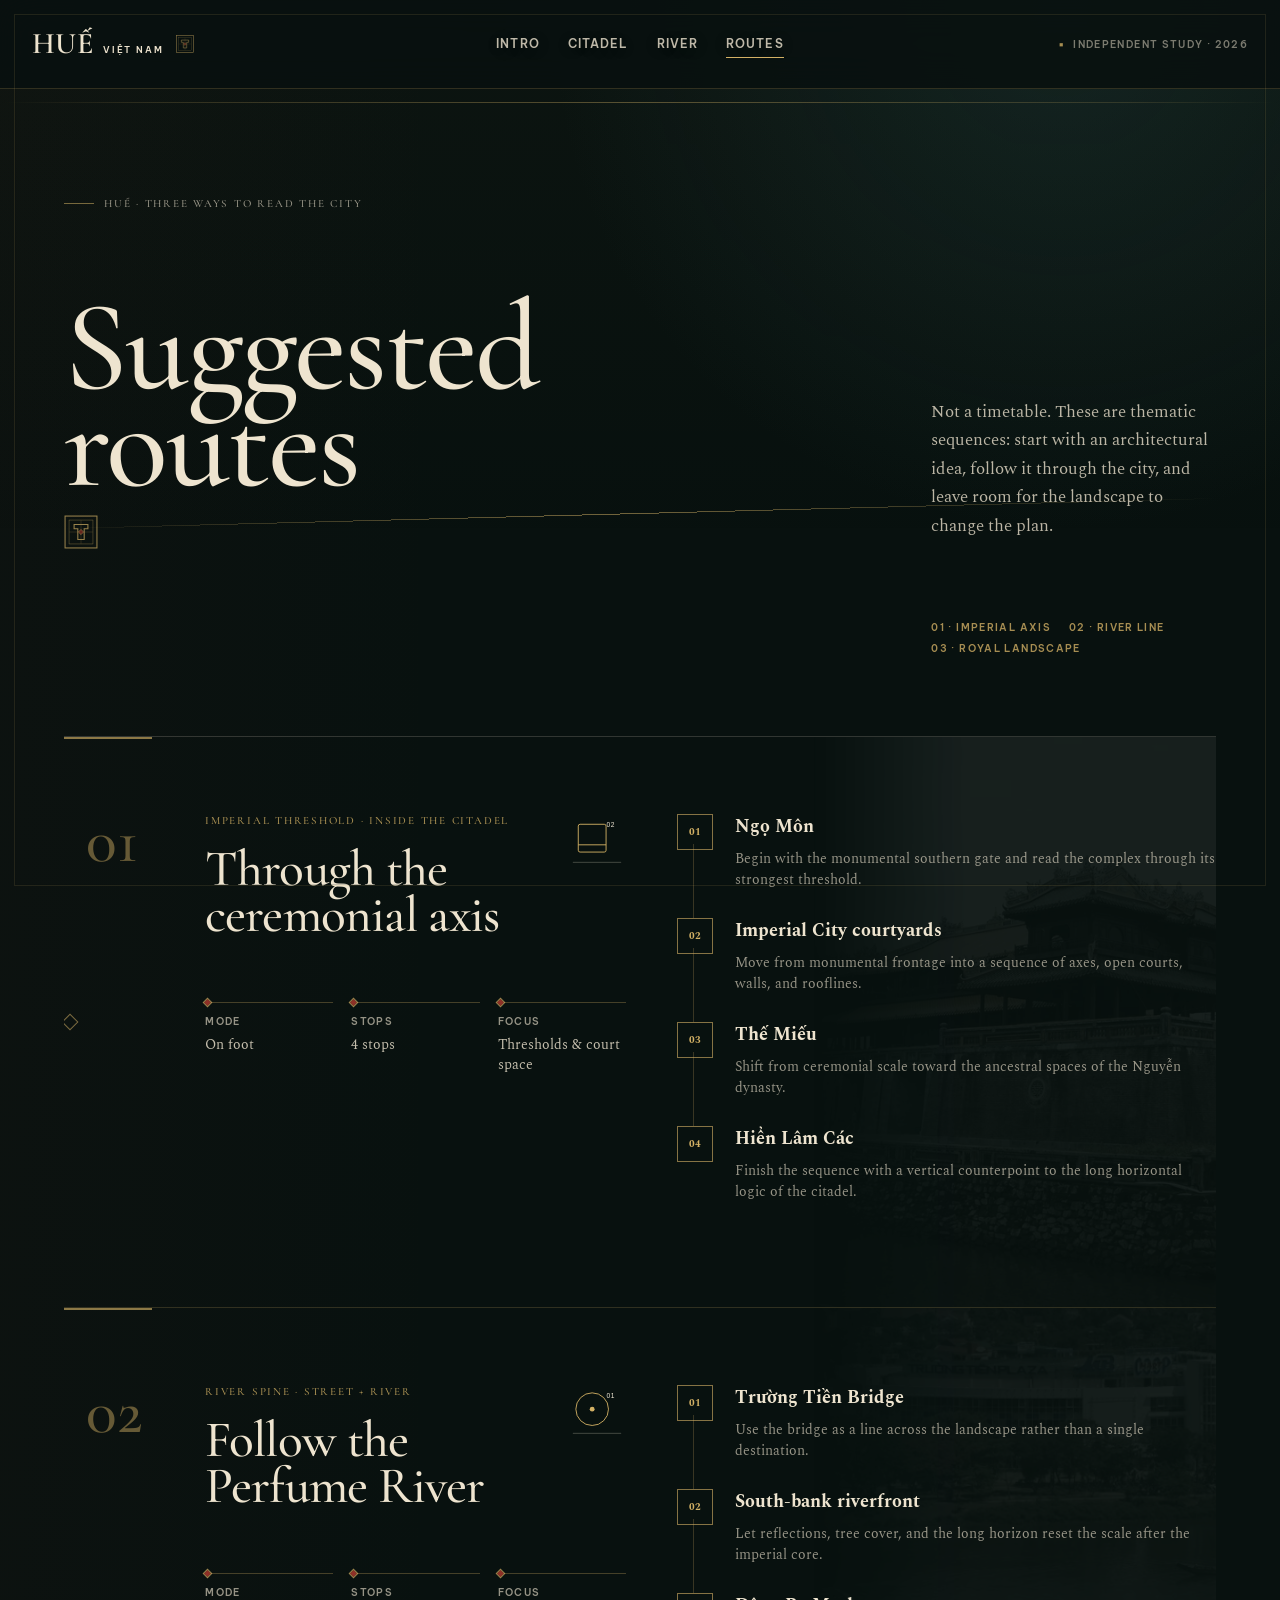
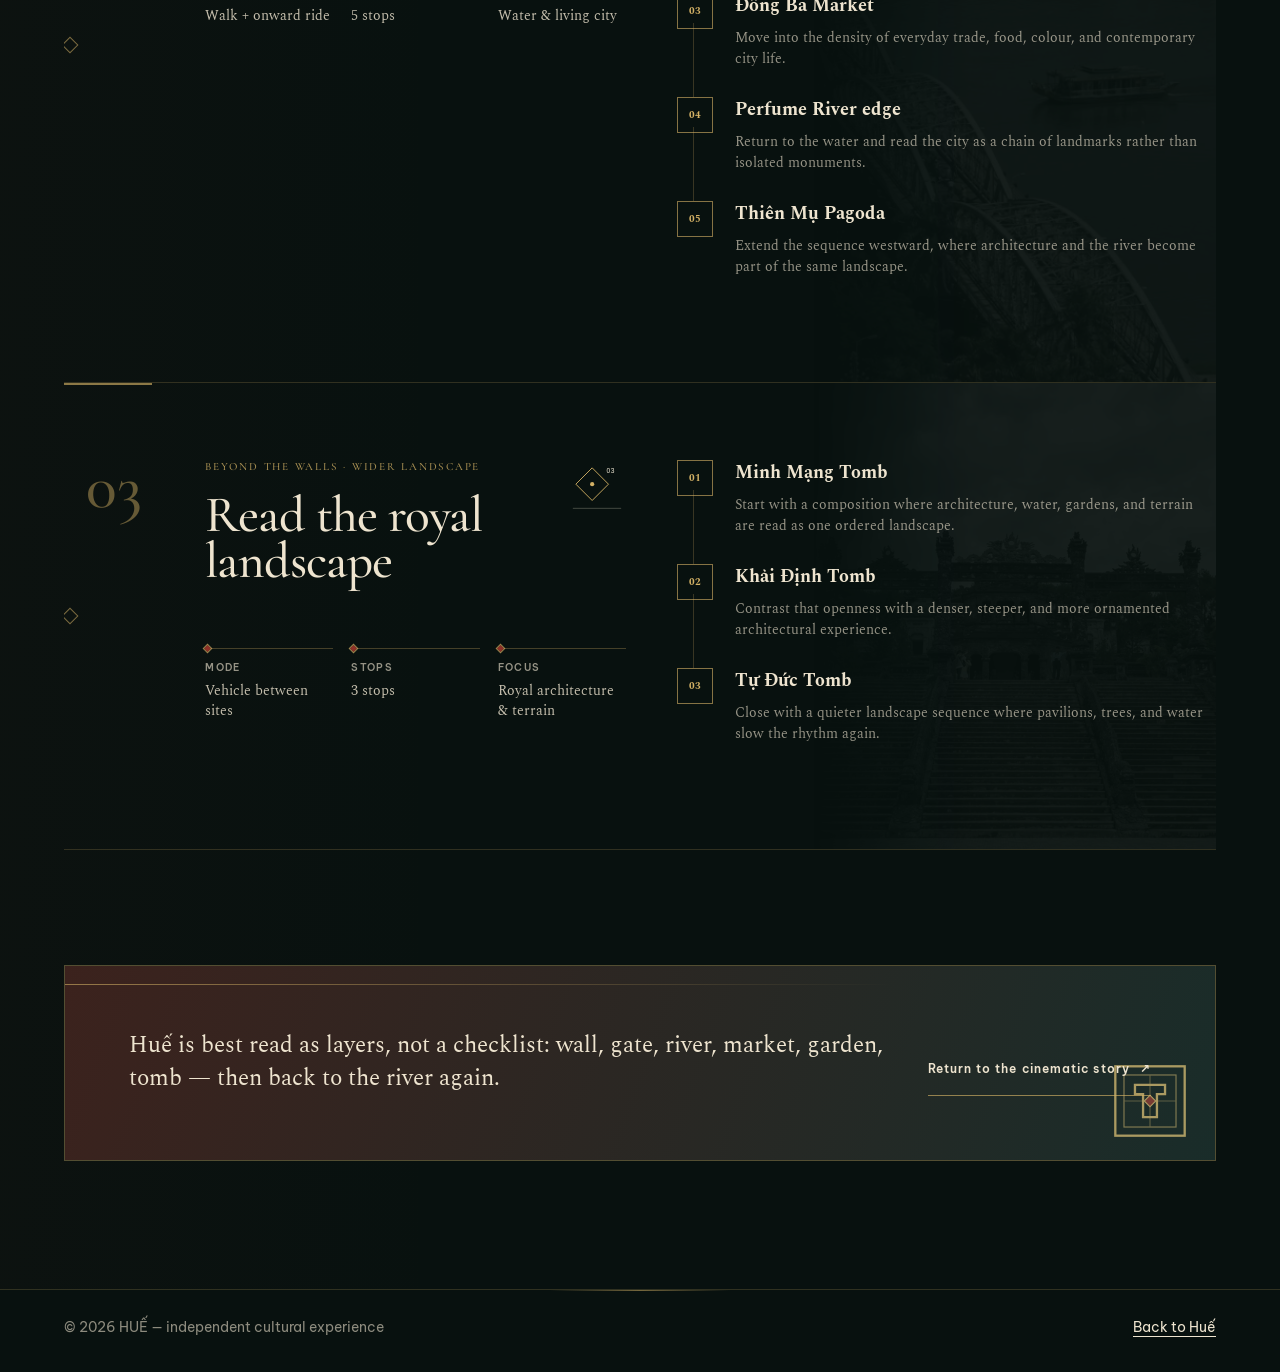
==== commit df31a568: "art: load imperial ornament layer on routes" ====
--- a/routes.html
+++ b/routes.html
@@ -18,6 +18,7 @@
     <link rel="stylesheet" href="routes.css" />
     <link rel="stylesheet" href="hue-routes.css" />
     <link rel="stylesheet" href="hue-typography.css" />
+    <link rel="stylesheet" href="hue-ornaments.css" />
     <script src="routes.js" defer></script>
   </head>
   <body>
--- a/hue-ornaments.css
+++ b/hue-ornaments.css
@@ -0,0 +1,326 @@
+/*
+ * HUẾ — restrained imperial ornament layer
+ *
+ * Decorative only: no layout ownership, no motion timing, no media geometry.
+ * The visual language is abstracted from court axes, thresholds, framed panels,
+ * and seal geometry. It intentionally avoids literal dragons, phoenixes, faux
+ * calligraphy, or historical seal reproduction.
+ */
+
+:root {
+  --ornament-gold: rgba(211, 177, 101, 0.54);
+  --ornament-gold-soft: rgba(211, 177, 101, 0.24);
+  --ornament-gold-faint: rgba(211, 177, 101, 0.12);
+  --ornament-vermilion: #8e3027;
+  --ornament-ivory: rgba(238, 228, 207, 0.82);
+  --ornament-seal: url("assets/hue/ornaments/imperial-seal.svg");
+}
+
+/* A quiet ceremonial frame on large screens only. */
+@media (min-width: 1101px) {
+  body::before {
+    content: "";
+    position: fixed;
+    z-index: 200;
+    inset: 14px;
+    border: 1px solid var(--ornament-gold-faint);
+    box-shadow: inset 0 0 0 1px rgba(8, 17, 15, 0.16);
+    pointer-events: none;
+  }
+}
+
+/* --------------------------------------------------------------------------
+   Header: one hairline axis + a small abstract seal, never a crest/logo.
+   -------------------------------------------------------------------------- */
+
+.site-header {
+  position: relative;
+}
+
+.site-header::after {
+  content: "";
+  position: absolute;
+  left: 0;
+  right: 0;
+  bottom: -15px;
+  height: 1px;
+  background: linear-gradient(
+    90deg,
+    transparent 0%,
+    var(--ornament-gold-soft) 12%,
+    var(--ornament-gold) 50%,
+    var(--ornament-gold-soft) 88%,
+    transparent 100%
+  );
+  opacity: 0.72;
+  pointer-events: none;
+}
+
+.site-logo::after {
+  content: "";
+  width: 18px;
+  height: 18px;
+  margin-left: 3px;
+  flex: 0 0 auto;
+  background: var(--ornament-seal) center / contain no-repeat;
+  opacity: 0.68;
+}
+
+.edition-mark::before {
+  content: "◆";
+  display: inline-block;
+  margin-right: 8px;
+  color: var(--hue-gold, #d3b165);
+  font-size: 6px;
+  line-height: 1;
+  transform: translateY(-1px) rotate(45deg);
+  opacity: 0.78;
+}
+
+/* --------------------------------------------------------------------------
+   Cinematic chapters: ceremonial divider language.
+   -------------------------------------------------------------------------- */
+
+.chapter-mark {
+  display: inline-flex !important;
+  align-items: center;
+  justify-content: center;
+  gap: 12px;
+}
+
+.chapter-mark::before,
+.chapter-mark::after {
+  content: "";
+  display: block;
+  width: 34px;
+  height: 1px;
+  background: linear-gradient(90deg, transparent, var(--ornament-gold));
+  opacity: 0.8;
+}
+
+.chapter-mark::after {
+  background: linear-gradient(90deg, var(--ornament-gold), transparent);
+}
+
+.story-panel h2::after {
+  content: "";
+  display: block;
+  width: 74px;
+  height: 1px;
+  margin: 20px auto 0;
+  background:
+    linear-gradient(90deg, transparent 0 8px, var(--ornament-gold) 8px 32px, transparent 32px 42px, var(--ornament-gold) 42px 66px, transparent 66px);
+  opacity: 0.64;
+}
+
+.facts div {
+  position: relative;
+}
+
+.facts div::before {
+  content: "";
+  position: absolute;
+  top: -3px;
+  left: 0;
+  width: 5px;
+  height: 5px;
+  background: var(--ornament-vermilion);
+  outline: 1px solid rgba(211, 177, 101, 0.8);
+  transform: rotate(45deg);
+  transform-origin: center;
+}
+
+/* Keep the hero taxonomy editorial, adding only a subtle node between terms. */
+.hero-tags span + span {
+  position: relative;
+}
+
+.hero-tags span + span::before {
+  content: "";
+  position: absolute;
+  left: -3px;
+  top: 50%;
+  width: 5px;
+  height: 5px;
+  background: var(--hue-night, #08110f);
+  border: 1px solid rgba(211, 177, 101, 0.64);
+  transform: translateY(-50%) rotate(45deg);
+}
+
+/* --------------------------------------------------------------------------
+   Places: add a court-frame feel without adding extra card chrome.
+   -------------------------------------------------------------------------- */
+
+.sight-card {
+  outline: 1px solid rgba(211, 177, 101, 0.08);
+  outline-offset: -7px;
+}
+
+.sight-pin {
+  padding: 4px;
+  border: 1px solid rgba(211, 177, 101, 0.22);
+  background: rgba(8, 17, 15, 0.34);
+}
+
+.sight-nav {
+  position: relative;
+}
+
+.sight-nav::after {
+  content: "";
+  position: absolute;
+  inset: 4px;
+  border: 1px solid rgba(211, 177, 101, 0.18);
+  pointer-events: none;
+}
+
+/* --------------------------------------------------------------------------
+   Routes: field-guide ornament, still more archive than palace-theme.
+   -------------------------------------------------------------------------- */
+
+.routes-eyebrow {
+  display: inline-flex;
+  align-items: center;
+  gap: 10px;
+}
+
+.routes-eyebrow::before {
+  content: "";
+  width: 30px;
+  height: 1px;
+  background: var(--ornament-gold);
+}
+
+.routes-hero h1::after {
+  content: "";
+  display: block;
+  width: 34px;
+  height: 34px;
+  margin-top: 22px;
+  background: var(--ornament-seal) center / contain no-repeat;
+  opacity: 0.7;
+}
+
+.route-number {
+  position: relative;
+  padding-left: 22px;
+}
+
+.route-number::before {
+  content: "";
+  position: absolute;
+  left: 0;
+  top: 50%;
+  width: 10px;
+  height: 10px;
+  border: 1px solid rgba(211, 177, 101, 0.56);
+  transform: translateY(-50%) rotate(45deg);
+}
+
+.route-meta div {
+  position: relative;
+}
+
+.route-meta div::before {
+  content: "";
+  position: absolute;
+  top: -3px;
+  left: 0;
+  width: 5px;
+  height: 5px;
+  background: var(--ornament-vermilion);
+  outline: 1px solid rgba(211, 177, 101, 0.72);
+  transform: rotate(45deg);
+}
+
+.route-note {
+  background-image:
+    linear-gradient(110deg, rgba(142, 48, 39, 0.34), rgba(49, 94, 91, 0.26)),
+    var(--ornament-seal);
+  background-repeat: no-repeat, no-repeat;
+  background-position: center, calc(100% - 28px) calc(100% - 22px);
+  background-size: cover, 74px 74px;
+}
+
+.site-footer {
+  position: relative;
+}
+
+.site-footer::before {
+  content: "";
+  position: absolute;
+  left: 50%;
+  top: 0;
+  width: min(180px, 28vw);
+  height: 1px;
+  background: linear-gradient(90deg, transparent, var(--ornament-gold), transparent);
+  transform: translateX(-50%);
+}
+
+/* --------------------------------------------------------------------------
+   Responsive reduction: ceremonial details should disappear before they crowd.
+   -------------------------------------------------------------------------- */
+
+@media (max-width: 1100px) {
+  .site-logo::after {
+    width: 15px;
+    height: 15px;
+  }
+
+  .story-panel h2::after {
+    width: 58px;
+    margin-top: 16px;
+  }
+
+  .routes-hero h1::after {
+    width: 30px;
+    height: 30px;
+  }
+}
+
+@media (max-width: 640px) {
+  .site-header::after,
+  .edition-mark::before,
+  .site-logo::after,
+  .hero-tags span + span::before,
+  .story-panel h2::after,
+  .routes-hero h1::after,
+  .route-number::before,
+  .route-meta div::before,
+  .site-footer::before {
+    display: none;
+  }
+
+  .chapter-mark {
+    gap: 8px;
+  }
+
+  .chapter-mark::before,
+  .chapter-mark::after {
+    width: 18px;
+  }
+
+  .route-number {
+    padding-left: 0;
+  }
+
+  .route-note {
+    background-image: linear-gradient(110deg, rgba(142, 48, 39, 0.34), rgba(49, 94, 91, 0.26));
+    background-position: center;
+    background-size: cover;
+  }
+
+  .sight-card {
+    outline-offset: -5px;
+  }
+}
+
+@media (prefers-reduced-motion: reduce) {
+  .edition-mark::before,
+  .hero-tags span + span::before,
+  .facts div::before,
+  .route-number::before,
+  .route-meta div::before {
+    transform: none;
+  }
+}
